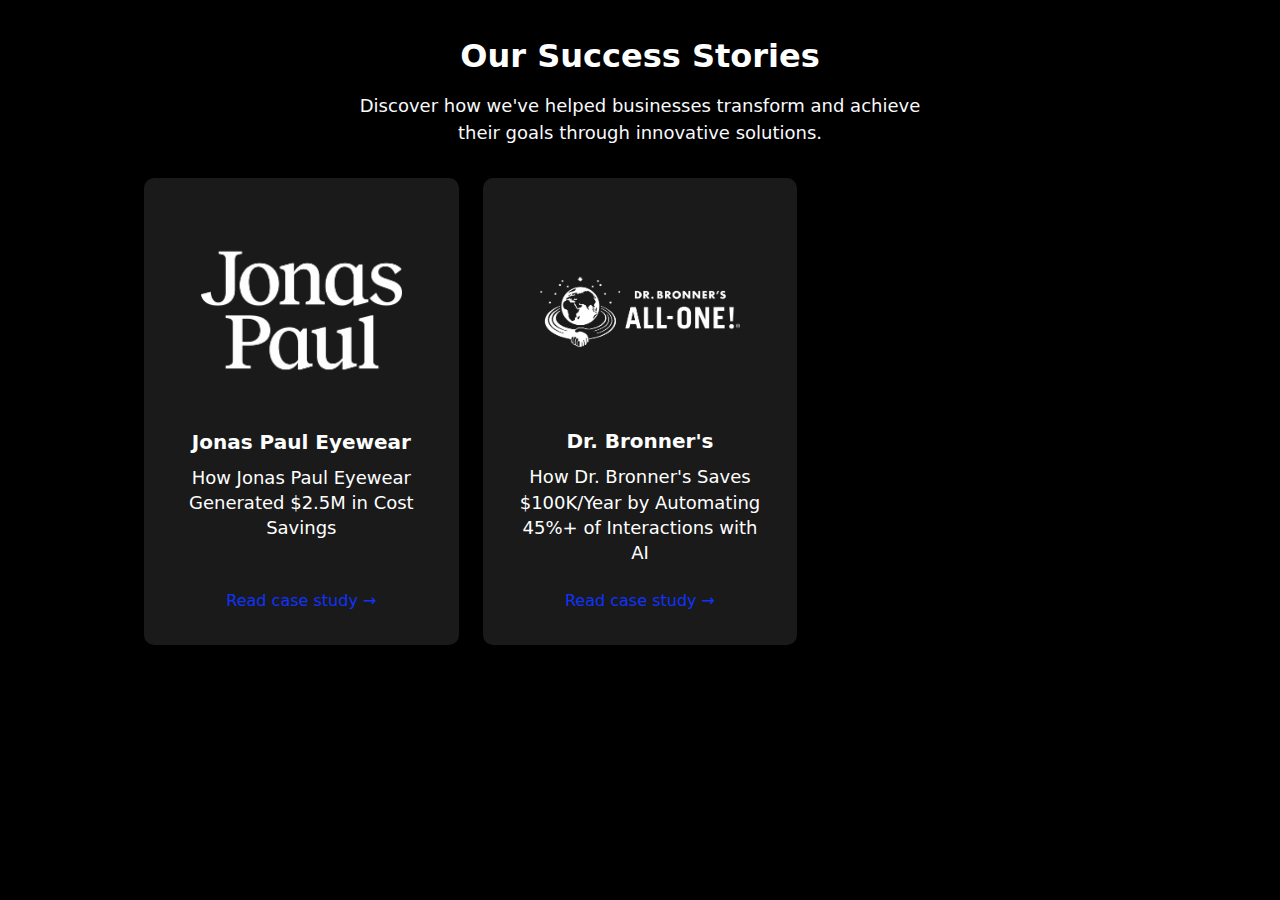
==== case-studies.html @ e69f6139 "Update case-studies.html" ====
<!DOCTYPE html>
<html lang="en">
<head>
  <meta charset="UTF-8">
  <meta name="viewport" content="width=device-width, initial-scale=1.0">
  <title>Case Studies</title>
  <link rel="stylesheet" href="assets/css/case-studies.css">
  <link href="https://fonts.googleapis.com/css2?family=Inter:wght@400;600&display=swap" rel="stylesheet">
  <link href="https://fonts.googleapis.com/css2?family=Bebas+Neue&display=swap" rel="stylesheet">
  
</head>
<body>
  <div class="container">
    <header class="header">
      <h1>Our Success Stories</h1>
      <p>Discover how we've helped businesses transform and achieve their goals through innovative solutions.</p>
    </header>

    <div class="case-studies-grid">
      <!-- 1. JONAS PAUL EYEWEAR CASE STUDY -->
      <div class="case-study-card">
        <img src="assets/img/jonas paul white logo.png" 
             alt="Jonas Paul Eyewear" 
             class="case-study-logo logo-wide"
             width="250"
             height="auto">
        <h3>Jonas Paul Eyewear</h3>
        <p class="achievement">How Jonas Paul Eyewear Generated $2.5M in Cost Savings</p>
        <a href="#jonaspaul-detail" class="read-more">Read case study →</a>
      </div> 
      
      <!-- 2. Dr. Bronner's CASE STUDY -->
      <div class="case-study-card">
        <img src="assets/img/DrBronners logo.png" 
             alt="Dr. Bronner's" 
             class="case-study-logo logo-wide"
             width="250"
             height="auto">
        <h3>Dr. Bronner's</h3>
        <p class="achievement">How Dr. Bronner's Saves $100K/Year by Automating 45%+ of Interactions with AI </p>
        <a href="#DrBronner-detail" class="read-more">Read case study →</a>
      </div>

      <!-------------------------------- ADD MORE CARDS HERE ------>

    </div>

    <!-- Case Study Details (Modals) -->
    <div id="jonaspaul-detail" class="modal">
      <div class="modal-content">
        <a href="#" class="modal-close">&times;</a>
        
        <div class="brand-info">
          <img src="assets/img/jonas paul white logo.png" alt="Jonas Paul Eyewear" class="brand-logo">
          <h2 class="modal-header">How Jonas Paul Eyewear Generated $2.5M in Cost Savings</h2>
          <div class="results-grid">
            <div class="result-box">30% COST REDUCTION</div>
            <div class="result-box">5x FASTER RESPONSE TIME</div>
            <div class="result-box">96% DECREASE IN FRT</div>
          </div>
        </div>

        <div class="case-content">
          <section>
            <h3>About The Brand</h3>
            <p>Jonas Paul Eyewear is a leading enterprise software company serving over 1000+ businesses globally.</p>
          </section>

          <section>
            <h3>Challenge</h3>
            <p>Jonas Paul Eyewear was struggling with scaling their customer support operations, facing increasing response times and operational costs.</p>
          </section>

          <section>
            <h3>Solution</h3>
            <p>We implemented an AI-powered support system that automated routine queries and provided intelligent routing for complex issues.</p>
          </section>

          <section>
            <h3>Detailed Analysis</h3>
            <p>Our solution involved a multi-phase implementation of natural language processing models, custom workflow automation, and integration with existing support tools. This comprehensive approach allowed Jonas Paul Eyewear to handle 3x more support tickets while reducing operational costs.</p>
          </section>
        </div>

        <div class="cta-section">
          <p>Ready to see how AI Agent can help your team improve response time and enhance customer satisfaction?</p>
          <a href="https://calendly.com/yassine-elkhoumsy-myai/meeting" class="cta-button">Book a call now</a>
        </div>
      </div>
    </div>
    
    <!-- Case Study Details2 (Modals) -->
    <div id="DrBronner-detail" class="modal">
      <div class="modal-content">
        <a href="#" class="modal-close">&times;</a>
        
        <div class="brand-info">
          <img src="assets/img/DrBronners logo.png" alt="Dr. Bronner's" class="brand-logo">
          <h2 class="modal-header">How Dr. Bronner's Saves $100K/Year by Automating 45%+ of Interactions with AI</h2>
          <div class="results-grid">
            <div class="result-box">$100,000 saved per year</div>
            <div class="result-box">11% increase in CSAT</div>
            <div class="result-box">75% decrease in resolution time</div>
          </div>
        </div>

        <div class="case-content">
          <section>
            <h3>About The Brand</h3>
            <p>Dr. Bronner's is a family-owned business dedicated to transparency and social responsibility, offering high-quality products from soap to chocolate, while supporting fair trade and organic practices.</p>
          </section>

          <section>
            <h3>Challenge</h3>
            <p>As ecommerce sales surged, Dr. Bronner's small CX team struggled with increasing demand from repetitive inquiries and the limitations of Salesforce. They needed a solution to automate routine tasks while maintaining personalized customer experiences.</p>
          </section>

          <section>
            <h3>Solution</h3>
            <p>Within 30 days of implementing the AI agent, Dr. Bronner's automated 30% of customer interactions, increasing to over 45% after two months. This shift allowed the team to concentrate on more complex and personalized interactions, enhancing overall efficiency.</p>
          </section>

          <section>
            <h3>Detailed Analysis</h3>
            <p>This implementation not only improved operational efficiency but also helped preserve the quality of customer experiences, aligning with Dr. Bronner's commitment to social and environmental responsibility.</p>
          </section>
        </div>

        <div class="cta-section">
          <p>Ready to see how AI Agent can help your team improve response time and enhance customer satisfaction?</p>
          <a href="https://calendly.com/yassine-elkhoumsy-myai/meeting" class="cta-button">Book a call now</a>
        </div>
      </div>
    </div>

    <!-- Case Study Details3 (Modals) -->

  </div>
</body>
</html>
---- assets/css/case-studies.css ----
/* Base styles */
:root {
    --primary: #0f33ff;
    --gray-50: #f9fafb;
    --gray-600: #4b5563;
    --gray-900: #111827;
  }
  
  * {
    margin: 0;
    padding: 0;
    box-sizing: border-box;
  }
  
  body {
    font-family: system-ui, -apple-system, sans-serif;
    background: #000000;
    color: #ffffff;
    line-height: 1.5;
  }
  
  .container {
    max-width: 1024px;
    margin: 0 auto;
    padding: 2rem 1rem;
  }
  
  /* Header styles */
  .header {
    text-align: center;
    margin-bottom: 2rem;
  }
  
  .header h1 {
    font-size: 2rem;
    font-weight: 700;
    margin-bottom: 0.75rem;
  }
  
  .header p {
    font-size: 1.125rem;
    color: #f9fafb;
    max-width: 36rem;
    margin: 0 auto;
  }
  
  /* Case studies grid */
  .case-studies-grid {
    display: grid;
    grid-template-columns: repeat(3, 1fr);
    gap: 1.5rem;
    margin-bottom: 2rem;
  }
  
  /* Case study cards */
  .case-study-card {
    display: flex;
    flex-direction: column;
    align-items: center;
    text-align: center;
    padding: 2rem;
    background-color: #1a1a1a;
    color: #ffffff;
    border-radius: 10px;
  }
  
  .case-study-card:hover {
    transform: translateY(-4px);
    box-shadow: 0 12px 20px rgba(0, 0, 0, 0.1);
  }
  
  .case-study-logo {
    width: 200px;
    height: auto;
    object-fit: contain;
    display: block;
    margin: 0 auto;
    margin-bottom: 1rem;
    min-height: 100px;
  }
  
  .logo-wide {
    max-width: 80%;
    width: 250px;
  }
  
  .case-study-logo:hover {
    transform: scale(1.05);
    transition: transform 0.3s ease;
  }
  
  .case-study-card h3 {
    font-size: 1.25rem;
    margin-bottom: 0.5rem;
    color: #ffffff;
  }
  
  .achievement {
    font-size: 1.125rem;
    color: #ffffff;
    margin-bottom: 1.5rem;
    line-height: 1.4;
  }
  
  .key-results {
    text-align: center;
    width: 100%;
  }
  
  .key-results p {
    color: #ffffff;
    margin-bottom: 0.75rem;
    font-size: 0.95rem;
  }
  
  .read-more {
    color: #0f33ff;
    text-decoration: none;
    font-weight: 500;
    display: inline-flex;
    align-items: center;
    transition: color 0.3s ease;
    margin-top: auto;
  }
  
  .read-more:hover {
    color: #0f33ff;
  }
  
  /* Modal styles */
  .modal {
    display: none;
    position: fixed;
    top: 0;
    left: 0;
    width: 100%;
    height: 100%;
    background-color: rgba(0, 0, 0, 0.7);
    z-index: 1000;
    overflow-y: auto;
    padding: 2rem;
  }
  
  .modal:target {
    display: block;
  }
  
  .modal-content {
    position: relative;
    background-color: rgba(10, 10, 10, 0.7);
    margin: 50px auto;
    padding: 20px;
    width: 90%;
    max-width: 800px;
    border-radius: 8px;
  }
  
  .modal-close {
    position: sticky;
    top: 25px;
    float: right;
    margin-right: 25px;
    font-size: 28px;
    font-weight: bold;
    text-decoration: none;
    cursor: pointer;
    z-index: 1000;
    color: #ffffff;
  }
  
  .modal-close:hover {
    color: #666;
  }
  
  .modal-header {
    font-size: 2rem;
    font-weight: 700;
    margin-bottom: 2rem;
    line-height: 1.2;
  }
  
  .brand-info {
    background: #1a1a1a;
    border-radius: 1rem;
    padding: 2rem;
    margin-bottom: 3rem;
    text-align: center;
  }
  
  .brand-logo {
    width: 300px;
    height: auto;
  }
  
  .results-grid {
    margin: 0.5rem 0;
    display: grid;
    grid-template-columns: repeat(3, 1fr);
    gap: 1rem;
    align-items: center;
  }
  
  .result-box {
    display: flex;
    align-items: center;
    justify-content: center;
    padding: 0.75rem 1rem;
    height: 100%;
    text-align: center;
    background-color: #000000;
    color: #80A1F8;
    margin-top: 20px;
    padding: 2.5rem 2rem;
    text-align: center;
    font-size: 1.8rem;
    font-weight: bold;
    border-radius: 1rem;
    box-shadow: 0 4px 6px rgba(0, 0, 0, 0.05);
    min-height: 200px;
    display: flex;
    align-items: center;
    justify-content: center;
    line-height: 1.4;
    word-wrap: break-word;
    position: relative;
    overflow: hidden;
  }
  
  .case-content section {
    margin-bottom: 2rem;
  }
  
  .case-content h3 {
    font-size: 1.25rem;
    margin-bottom: 1rem;
    color: #ffffff;
  }
  
  .case-content p {
    color: #ffffff;
    margin-bottom: 1rem;
  }
  
  .cta-section {
    background: #1a1a1a;
    border-radius: 1rem;
    padding: 2rem;
    text-align: center;
    margin-top: 3rem;
  }
  
  .cta-section p {
    font-size: 1.25rem;
    margin-bottom: 1.5rem;
  }
  
  .cta-button {
    display: inline-block;
    background: #0f33ff;
    color: white;
    padding: 1rem 2rem;
    border-radius: 0.5rem;
    text-decoration: none;
    font-weight: 500;
    transition: all 0.3s ease;
  }
  
  .cta-button:hover {
    background: #ffffff;
    transform: scale(1.05);
    color: #0f33ff;
  }
  
  /* Responsive design */
  @media (max-width: 1024px) {
    .case-studies-grid {
      grid-template-columns: repeat(2, 1fr);
    }
  }
  
  @media (max-width: 768px) {
    .case-studies-grid {
      grid-template-columns: 2fr;
    }
  
    .header h1 {
      font-size: 2rem;
    }
  
    .modal-content {
      padding: 2rem;
      margin: 1rem;
    }
  
    .results-grid {
      grid-template-columns: 1fr;
    }
  
    .result-box {
      padding: 1rem;
    }
  }
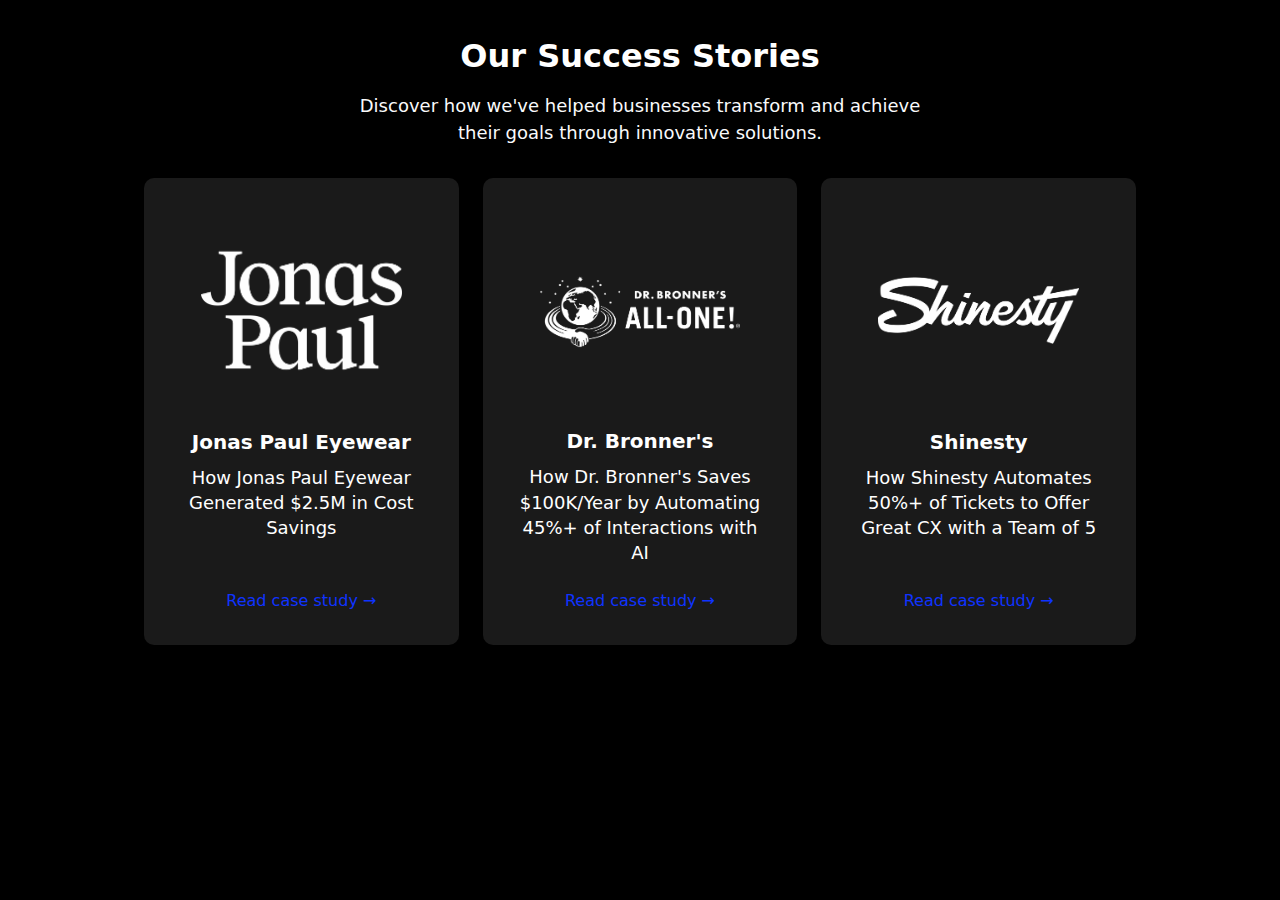
==== commit 74eac7b4: "commit changes" ====
--- a/case-studies.html
+++ b/case-studies.html
@@ -41,6 +41,18 @@
         <a href="#DrBronner-detail" class="read-more">Read case study →</a>
       </div>
 
+            <!-- 3. Shinesty CASE STUDY -->
+      <div class="case-study-card">
+        <img src="assets/img/Shinesty.png" 
+             alt="Shinesty" 
+             class="case-study-logo logo-wide"
+             width="250"
+             height="auto">
+        <h3>Shinesty</h3>
+        <p class="achievement">How Shinesty Automates 50%+ of Tickets to Offer Great CX with a Team of 5</p>
+        <a href="#Shinesty-detail" class="read-more">Read case study →</a>
+      </div> 
+
       <!-------------------------------- ADD MORE CARDS HERE ------>
 
     </div>
@@ -133,7 +145,90 @@
       </div>
     </div>
 
-    <!-- Case Study Details3 (Modals) -->
+    <!-- Case Study Details 3 (Modals) -->
+
+    <div id="Shinesty-detail" class="modal">
+      <div class="modal-content">
+        <a href="#" class="modal-close">&times;</a>
+        
+        <div class="brand-info">
+          <img src="assets/img/Shinesty.png" alt="Shinesty" class="brand-logo">
+          <h2 class="modal-header">How Shinesty Scaled Their Business and Increased Their Customer Satisfaction by Moving to Gorgias</h2>
+          <div class="results-grid">
+            <div class="result-box">57 mins First response time</div>
+            <div class="result-box">1hr 12 mins Resolution time</div>
+            <div class="result-box">21% One Touch Ticket</div>
+          </div>
+        </div>
+
+        <div class="case-content">
+          <section>
+            <h3>About The Brand</h3>
+            <p>Shinesty is on a mission to force the world to take itself less seriously. After its early days selling wacky vintage suits, Shinesty is now best known for its men’s underwear range — providing booty bliss and scrotal serenity courtesy of its signature Ball Hammocks.</p>
+          </section>
+
+          <section>
+            <h3>Challenge</h3>
+            <p>Improving efficiency while maintaining high-quality CX and keeping headcount low during peak sales seasons. Shinesty already had Automate but wasn’t using it to its full potential.</p>
+          </section>
+
+          <section>
+            <h3>Solution</h3>
+            <p>Optimizing use of Automate to deflect half of customer tickets using automation. Customers get the answers and guidance they need via self-serve order management, automated Flows, and AI-driven Article Recommendations — faster and more easily.
+            </p>
+          </section>
+
+          <section>
+            <h3>The challenge: <i>Improving CX efficiency without damaging customer satisfaction or ramping up headcount</i>.</h3>
+            <p>Our solution involved a multi-phase implementation of natural language processing models, custom workflow automation, and integration with existing support tools. This comprehensive approach allowed Jonas Paul Eyewear to handle 3x more support tickets while reducing operational costs.</p>
+          </section>
+
+          <section>
+            <p>Like many ecommerce brands, Shinesty’s peak sales period is from Black Friday Cyber Monday through Christmas. Shinesty has three internal customer support agents year-round, and adds extra agents during the holidays to manage increased demand — up to 20 agents in 2021. 
+              <br>When planning for the 2023 holiday season, Molly Kerrigan, Shinesty’s Senior Director of Retention, was interested in improving CX efficiency through automation. Specifically, how could automation tools help the CX team work more efficiently, with fewer agents, without downgrading the customer experience?
+            </p>
+            <blockquote class="case-study-quote">
+              <b>“We get a lot of praise from our customers and they talk highly of our CX team after 1:1 interactions. We can’t lose that as we scale.”</b><br>— Molly Kerrigan, Senior Director of Retention at Shinesty
+            </blockquote>
+            <p>The Shinesty CX team spent a lot of time repeating the same information over and over, to answer similar, straightforward customer questions on order status, discounts, account management, and more.<br>
+              These are important questions, but not the kinds of 1:1 interactions that require a human touch, or build the relationship. Molly needed a way to get quick answers to these customers but save the human team’s time for those complex, sensitive, or relationship-building interactions.
+            </p>
+            <p>Quick Responses offer customers 1-click answers to common questions, while Flows offer a more interactive experience to guide customers through the shopping experience. With Flows, Shinesty offers personalized, helpful information and recommendations based on the options a customer selects throughout the Flow.<br>Shinesty uses both to advise customers on everything from picking the right pair of undies to managing their subscription account and applying discount codes.<br>Customers can access these convenient automations via Chat, the Help Center, or the Contact Form. They can get the information they need, and fast, without needing to speak to an agent — although that option is always available.<br>Shinesty’s Flows are so well-designed that many top Flows have an automation rate over 90% — that means 90% of the time, the customer’s inquiry is completely resolved by Automate.</p>
+            <p>Make tracking orders and requesting changes easy for customers<br>Self-serve order tracking and management is extremely popular among Shinesty’s customers — and its CX team. Customers can access it via the Help Center or Chat, to get instant updates on what’s happening with their order. They can also use this portal to report issues with their order.
+            </p>
+            <p>When customers ask questions in Chat, Automate’s AI-driven Article Recommendations feature checks Shinesty’s Help Center for an article that might answer the question. If it finds one, Automate shares the article with the customer. Often, this resolves the customer’s query without needing interaction with an agent.<br>Commonly asked topics cover both pre- and post-sales, from choosing the right size to managing subscriptions and the best way to wash Shinesty underwear.<br>As with other aspects of Automate, Shinesty has meticulously optimized its Article Recommendations to increase automation rates and customer satisfaction. After realizing that some articles contained duplicate content, the team streamlined its library to reduce the number of articles from 45 to 17 — and saw customer engagement with Article Recommendations soar.</p>
+            <blockquote class="case-study-quote">
+              <b>“When we refined our content, that's when we really started seeing huge improvements with Automate. Because you definitely see people ask the same things over and over again, but they're wording it in different ways. So most of the time, they're going to need the same article, just using different keywords.”</b><br>— Molly Kerrigan, Senior Director of Retention at Shinesty
+            </blockquote>
+            <div class="inline-text">
+              <h3>The results:</h3>
+              <p>automation rate leads to 69% faster resolution time and 65% faster FRT</p>
+            </div>
+            <p>Since optimizing their Automate set-up and use, Shinesty’s first response time has dropped by 65%, and resolution time by 69%. This is the fastest Shinesty’s resolution time has ever been, with the smallest CX team it’s ever had — just 5 agents for the 2023 peak season, compared to 20 in 2021, and 12 in 2022.</p>
+            <blockquote class="case-study-quote">
+              <b>“Now, customers can self-serve for 50% of interactions. It's a win-win: Our team has double the time to focus on tickets that need human attention, and customers are getting much faster responses.”</b><br>— Molly Kerrigan, Senior Director of Retention at Shinesty</blockquote>
+              <p>With over half of all customer tickets deflected by automation, CX agents have far more time to deliver personalized and proactive support to customers. Customers are happy with both the automated and human interactions, giving Shinesty a steady 4.4/5 CSAT score.</p>
+              <blockquote class="case-study-quote">
+                <b>“Automate has allowed us to focus on improving customer experience from the ground up, because we're not so deep in ‘ticket town.’”</b><br>— Molly Kerrigan, Senior Director of Retention at Shinesty
+              </blockquote>
+              <p>Using Automate has helped reduce stress for the CX team during busy periods. And being able to keep the team small has made it more manageable, with stronger internal communications.</p>
+              <blockquote class="case-study-quote">
+                <b>“The CX agents say it feels way more organized and less frazzled now during peak season. And a smaller team means more attention from leadership to help them learn faster and develop.”</b><br>— Molly Kerrigan, Senior Director of Retention at Shinesty
+              </blockquote>
+              <p>Given Shinesty’s experiences, Molly wouldn’t hesitate to recommend Automate to other ecommerce brands looking for efficiency savings that not only won’t damage customer experience, but will actually enhance it.</p>
+              <blockquote class="case-study-quote">
+                <b>“Automate would be useful for any ecommerce company that needs to lower their ticket counts, or wants to provide a more consistent experience.”</b><br>— Molly Kerrigan, Senior Director of Retention at Shinesty
+              </blockquote>
+          </section>
+
+        </div>
+
+        <div class="cta-section">
+          <p>Ready to see how AI Agent can help your team improve response time and enhance customer satisfaction?</p>
+          <a href="https://calendly.com/yassine-elkhoumsy-myai/meeting" class="cta-button">Book a call now</a>
+        </div>
+      </div>
+    </div>
 
   </div>
 </body>
--- a/assets/css/case-studies.css
+++ b/assets/css/case-studies.css
@@ -229,6 +229,20 @@
   .case-content section {
     margin-bottom: 2rem;
   }
+
+  .inline-text {
+    display: flex;
+    align-items: center;
+  }
+
+  .inline-text h3,
+  .inline-text p {
+    margin: 0;
+  }
+
+  .inline-text p {
+    margin-left: 8px;
+  }
   
   .case-content h3 {
     font-size: 1.25rem;
@@ -240,9 +254,17 @@
     color: #ffffff;
     margin-bottom: 1rem;
   }
+
+  .case-study-quote {
+    text-align: center;
+    margin: 50px auto;
+    width: 50%;
+    font-size: 1.5em;
+    font-style: italic;
+  }
   
   .cta-section {
-    background: #1a1a1a;
+    background: rgba(10, 10, 10, 0);
     border-radius: 1rem;
     padding: 2rem;
     text-align: center;
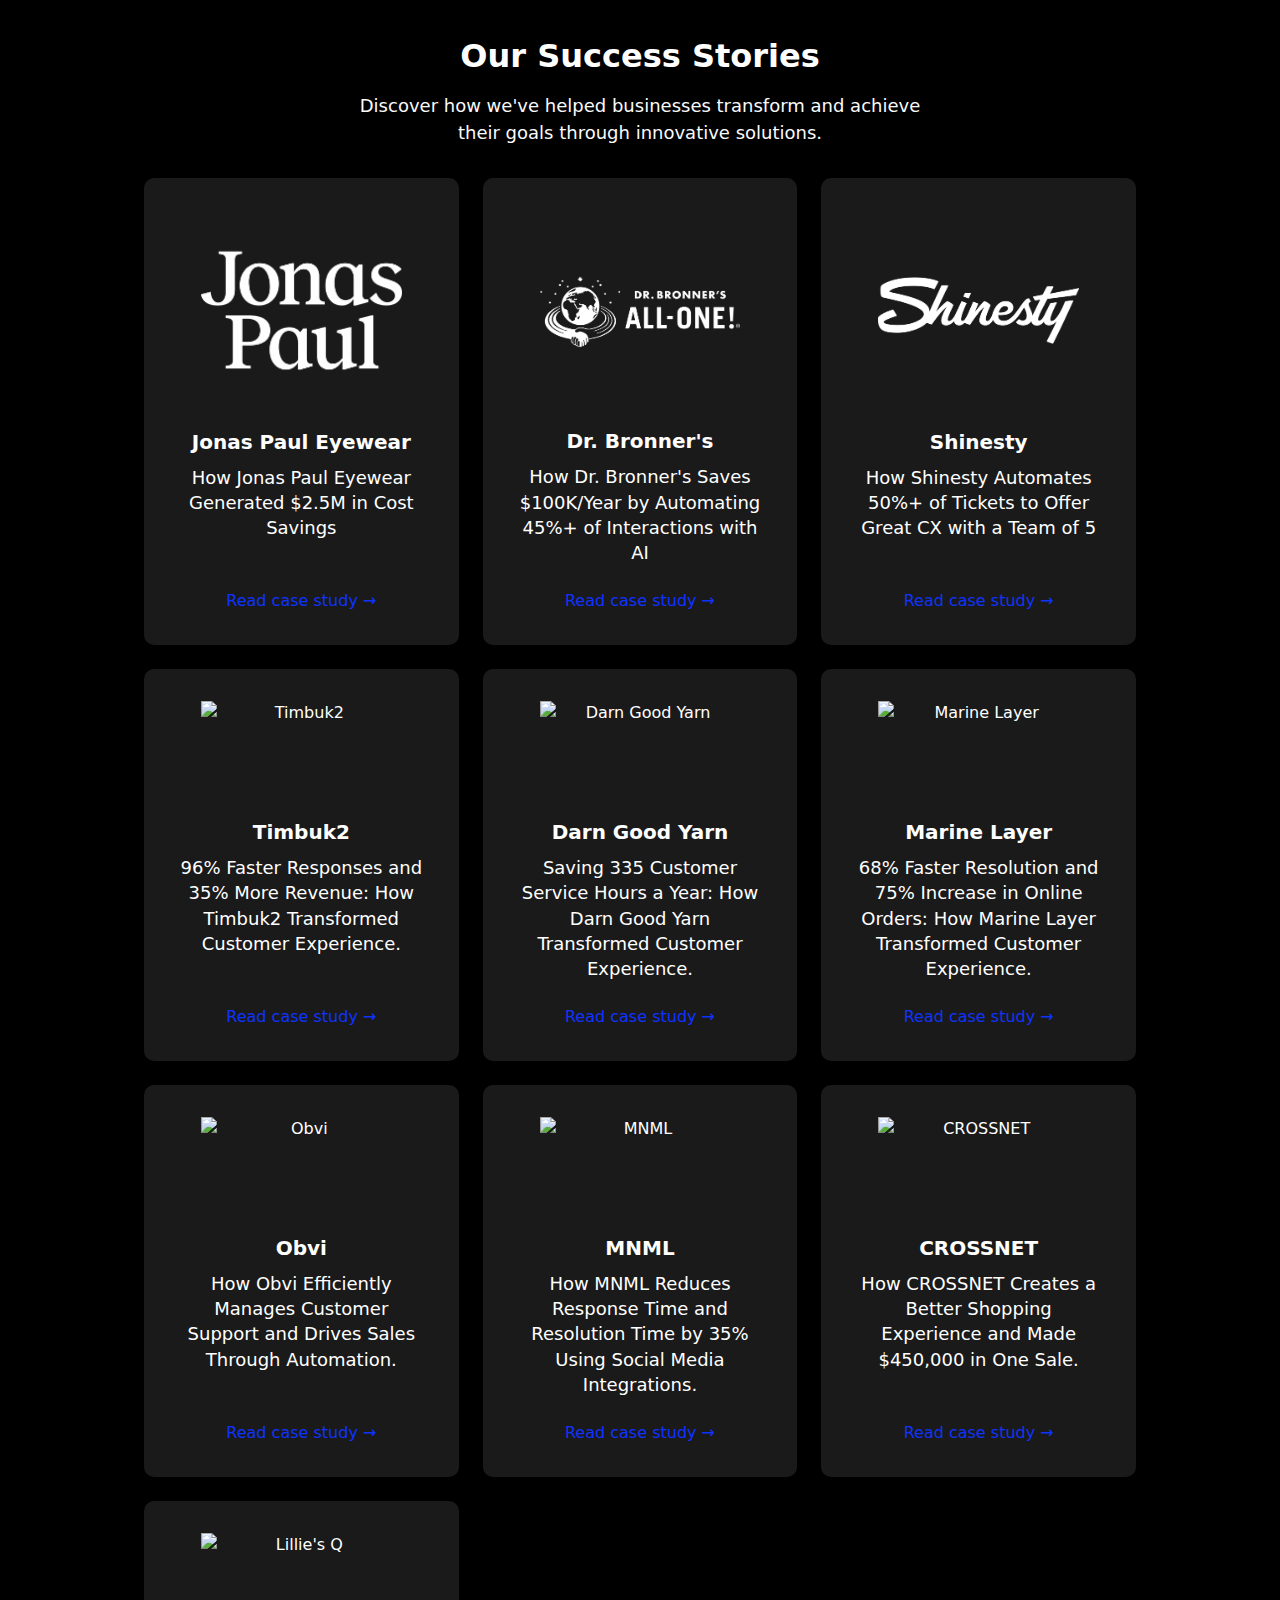
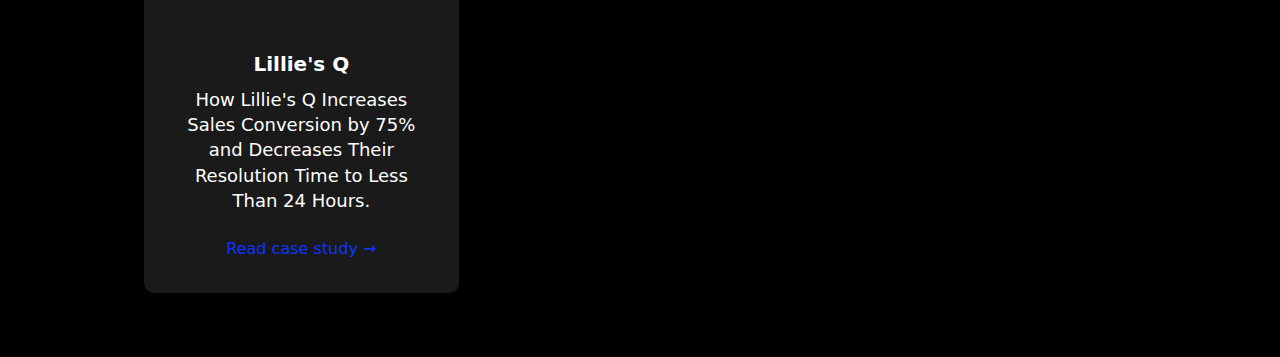
==== commit e2a1ba31: "commit hamza" ====
--- a/case-studies.html
+++ b/case-studies.html
@@ -4,6 +4,7 @@
   <meta charset="UTF-8">
   <meta name="viewport" content="width=device-width, initial-scale=1.0">
   <title>Case Studies</title>
+  <link rel="icon" type="image/png" href="assets/img/favicon.png">
   <link rel="stylesheet" href="assets/css/case-studies.css">
   <link href="https://fonts.googleapis.com/css2?family=Inter:wght@400;600&display=swap" rel="stylesheet">
   <link href="https://fonts.googleapis.com/css2?family=Bebas+Neue&display=swap" rel="stylesheet">
@@ -19,7 +20,7 @@
     <div class="case-studies-grid">
       <!-- 1. JONAS PAUL EYEWEAR CASE STUDY -->
       <div class="case-study-card">
-        <img src="assets/img/jonas paul white logo.png" 
+        <img src="assets/img/jonas paul.png" 
              alt="Jonas Paul Eyewear" 
              class="case-study-logo logo-wide"
              width="250"
@@ -53,6 +54,90 @@
         <a href="#Shinesty-detail" class="read-more">Read case study →</a>
       </div> 
 
+      <!-- 4. Timbuk2 CASE STUDY -->
+      <div class="case-study-card">
+        <img src="assets/img/Timbuk2.png" 
+             alt="Timbuk2" 
+             class="case-study-logo logo-wide"
+             width="250"
+             height="auto">
+        <h3>Timbuk2</h3>
+        <p class="achievement">96% Faster Responses and 35% More Revenue: How Timbuk2 Transformed Customer Experience.</p>
+        <a href="#Timbuk2-detail" class="read-more">Read case study →</a>
+      </div> 
+
+      <!-- 5. Darn Good Yarn CASE STUDY -->
+      <div class="case-study-card">
+        <img src="assets/img/DarnGoodYarn.png" 
+             alt="Darn Good Yarn" 
+             class="case-study-logo logo-wide"
+             width="250"
+             height="auto">
+        <h3>Darn Good Yarn</h3>
+        <p class="achievement">Saving 335 Customer Service Hours a Year: How Darn Good Yarn Transformed Customer Experience.</p>
+        <a href="#Darn-Good-Yarn-detail" class="read-more">Read case study →</a>
+      </div>
+      
+      <!-- 6. Marine Layer CASE STUDY -->
+      <div class="case-study-card">
+        <img src="assets/img/MarineLayer.png" 
+             alt="Marine Layer" 
+             class="case-study-logo logo-wide"
+             width="250"
+             height="auto">
+        <h3>Marine Layer</h3>
+        <p class="achievement">68% Faster Resolution and 75% Increase in Online Orders: How Marine Layer Transformed Customer Experience.</p>
+        <a href="#MarineLayer-detail" class="read-more">Read case study →</a>
+      </div> 
+      
+      <!-- 7. Obvi CASE STUDY -->
+      <div class="case-study-card">
+        <img src="assets/img/Obvi.png" 
+             alt="Obvi" 
+             class="case-study-logo logo-wide"
+             width="250"
+             height="auto">
+        <h3>Obvi</h3>
+        <p class="achievement">How Obvi Efficiently Manages Customer Support and Drives Sales Through Automation.</p>
+        <a href="#Obvi-detail" class="read-more">Read case study →</a>
+      </div>
+      
+      <!-- 8. MNML CASE STUDY -->
+      <div class="case-study-card">
+        <img src="assets/img/MNML.png" 
+             alt="MNML" 
+             class="case-study-logo logo-wide"
+             width="250"
+             height="auto">
+        <h3>MNML</h3>
+        <p class="achievement">How MNML Reduces Response Time and Resolution Time by 35% Using Social Media Integrations.</p>
+        <a href="#MNML-detail" class="read-more">Read case study →</a>
+      </div>
+
+      <!-- 9. CROSSNET CASE STUDY -->
+      <div class="case-study-card">
+        <img src="assets/img/MNML.png" 
+             alt="CROSSNET" 
+             class="case-study-logo logo-wide"
+             width="250"
+             height="auto">
+        <h3>CROSSNET</h3>
+        <p class="achievement">How CROSSNET Creates a Better Shopping Experience and Made $450,000 in One Sale.</p>
+        <a href="#CROSSNET-detail" class="read-more">Read case study →</a>
+      </div>
+
+      <!-- 10. Lillie's Q CASE STUDY -->
+      <div class="case-study-card">
+        <img src="assets/img/LilliesQ.png" 
+             alt="Lillie's Q" 
+             class="case-study-logo logo-wide"
+             width="250"
+             height="auto">
+        <h3>Lillie's Q</h3>
+        <p class="achievement">How Lillie's Q Increases Sales Conversion by 75% and Decreases Their Resolution Time to Less Than 24 Hours.</p>
+        <a href="#LilliesQ-detail" class="read-more">Read case study →</a>
+      </div>
+
       <!-------------------------------- ADD MORE CARDS HERE ------>
 
     </div>
@@ -63,7 +148,7 @@
         <a href="#" class="modal-close">&times;</a>
         
         <div class="brand-info">
-          <img src="assets/img/jonas paul white logo.png" alt="Jonas Paul Eyewear" class="brand-logo">
+          <img src="assets/img/jonas paul.png" alt="Jonas Paul Eyewear" class="brand-logo">
           <h2 class="modal-header">How Jonas Paul Eyewear Generated $2.5M in Cost Savings</h2>
           <div class="results-grid">
             <div class="result-box">30% COST REDUCTION</div>
@@ -230,6 +315,494 @@
       </div>
     </div>
 
+    <!-- Case Study Details 4 (Modals) -->
+
+    <div id="Timbuk2-detail" class="modal">
+      <div class="modal-content">
+          <a href="#" class="modal-close">&times;</a>
+  
+          <div class="brand-info">
+              <img src="assets/img/Timbuk2.png" alt="Timbuk2" class="brand-logo">
+              <h2 class="modal-header">96% Faster Responses and 35% More Revenue: How Timbuk2 Transformed Customer Experience</h2>
+              <div class="results-grid">
+                  <div class="result-box">96% Faster Response Time</div>
+                  <div class="result-box">10% Higher CSAT</div>
+                  <div class="result-box">35% More Revenue</div>
+              </div>
+          </div>
+  
+          <div class="case-content">
+              <section>
+                  <h3>About The Brand</h3>
+                  <p>Timbuk2's iconic messenger bags are designed for people on the go and made to last. Their commitment to sustainability includes a repurposing and repairs program, ensuring that unused bags do not end up in landfills.</p>
+              </section>
+  
+              <section>
+                  <h3>Challenge</h3>
+                  <p>Prior to implementing a centralized solution, Timbuk2 faced unacceptable response times, resulting in poor customer experiences and lost sales. The team recognized the need to streamline communication across various channels for faster resolution of customer inquiries.</p>
+              </section>
+  
+              <section>
+                  <h3>Solution</h3>
+                  <p>The implementation of a centralized customer service platform allowed Timbuk2 to drastically reduce their response time from two days to just two hours—an impressive 96% improvement. Additionally, the team's customer satisfaction (CSAT) score increased by 10%, while they maintained high performance during peak seasons, leading to a 35% boost in revenue.</p>
+              </section>
+  
+              <section>
+                  <h3>The Challenge: Slow, Decentralized Customer Service Blocked Sales</h3>
+                  <p>Previously, Timbuk2's response time averaged two business days, which was detrimental to customer satisfaction. The team's reliance on multiple disconnected platforms created delays and inefficiencies.</p>
+                  <p>Research shows that 66% of customers expect immediate responses, and 32% will abandon a brand after a single negative experience. The slow response times were likely costing Timbuk2 sales opportunities.</p>
+              </section>
+  
+              <section>
+                  <h3>The Solution: Centralized, Automated Customer Support</h3>
+                  <p>With effective onboarding and resources, the Timbuk2 team found it straightforward to adopt their new customer service solution.</p>
+                  <blockquote class="case-study-quote">
+                      <b>“The support team was genuinely interested in our success. They listened to our needs, which was crucial for us.”</b><br>— Joseph Piazza, Senior Customer Experience Manager at Timbuk2
+                  </blockquote>
+                  <p>Key features of the solution included:</p>
+                  <ul>
+                      <li><strong>Unified Helpdesk:</strong> Integrated all customer communications into one platform, making it easier to manage interactions.</li>
+                      <li><strong>Automated Responses:</strong> Set up to address common questions automatically, allowing agents to focus on complex issues.</li>
+                      <li><strong>Personalized Templates:</strong> Dynamic templates pulled customer information from the e-commerce system, enhancing response efficiency.</li>
+                  </ul>
+              </section>
+  
+              <section>
+                  <p>The new solution saved agents significant time each week by consolidating customer conversations. The platform included built-in customer satisfaction surveys, further simplifying operations.</p>
+                  <p>Automation enabled the team to respond to frequent queries like "Where is my order?" swiftly, freeing agents to tackle more nuanced inquiries.</p>
+                  <blockquote class="case-study-quote">
+                      <b>“Automation alleviates pressure on our small team, especially during busy periods.”</b><br>— Joseph Piazza, Senior Customer Experience Manager at Timbuk2
+                  </blockquote>
+                  <p>Timbuk2 also utilized proactive chat features to engage customers visiting product pages, providing immediate assistance and boosting conversion rates.</p>
+              </section>
+  
+              <section>
+                  <h3>The Result: 96% Faster Responses and 35% More Revenue</h3>
+                  <p>The centralized, automated platform reduced Timbuk2's average response time to just two hours, even during peak seasons. This improvement allowed the team to handle 50% more tickets without sacrificing quality.</p>
+                  <p>As a result, customer satisfaction increased, with the CSAT score rising from 80 to 90. The combination of efficient service and proactive engagement strategies led to a 35% revenue increase.</p>
+                  <blockquote class="case-study-quote">
+                      <b>“Enhanced customer support should align with revenue growth. We aim to make customer experience a driving force for our success.”</b><br>— Joseph Piazza, Senior Customer Experience Manager at Timbuk2
+                  </blockquote>
+              </section>
+          </div>
+  
+          <div class="cta-section">
+              <p>Ready to see how an AI solution can help your team improve response times and enhance customer satisfaction?</p>
+              <a href="https://calendly.com/yassine-elkhoumsy-myai/meeting" class="cta-button">Book a call now</a>
+          </div>
+        </div>
+      </div>
+   
+    <!-- Case Study Details 5 (Modals) -->
+
+    <div id="Darn-Good-Yarn-detail" class="modal">
+      <div class="modal-content">
+          <a href="#" class="modal-close">&times;</a>
+  
+          <div class="brand-info">
+              <img src="assets/img/DarnGoodYarn.png" alt="Darn Good Yarn" class="brand-logo">
+              <h2 class="modal-header">Saving 335 Customer Service Hours a Year: How Darn Good Yarn Transformed Customer Experience</h2>
+              <div class="results-grid">
+                  <div class="result-box">335 Customer Service Hours Saved</div>
+                  <div class="result-box">50% Subscription Support Tickets Resolved</div>
+                  <div class="result-box">Increased Customer Retention</div>
+              </div>
+          </div>
+  
+          <div class="case-content">
+              <section>
+                  <h3>About The Brand</h3>
+                  <p>Darn Good Yarn is an online yarn store dedicated to supporting women's economic empowerment and fair trade practices. Their products carry special stories of hard work, love, and creativity, ensuring a strong relationship throughout the supply chain.</p>
+              </section>
+  
+              <section>
+                  <h3>Challenge</h3>
+                  <p>As Darn Good Yarn expanded its product range and subscription program, the volume of customer inquiries surged. Over 50% of support tickets were related to subscription boxes, creating a need for a more efficient helpdesk solution that could integrate seamlessly with their e-commerce platform.</p>
+              </section>
+  
+              <section>
+                  <h3>Solution</h3>
+                  <p>By implementing an integrated helpdesk solution, Darn Good Yarn significantly reduced their response and resolution times. They automated the handling of common issues such as refunds and order edits, enabling their team to resolve inquiries more efficiently.</p>
+              </section>
+  
+              <section>
+                  <h3>The Challenge: Inefficient Customer Support Slowed Growth</h3>
+                  <p>Prior to the switch, Darn Good Yarn's customer support team struggled to keep up with inquiries due to multiple disconnected platforms. This inefficiency was not only frustrating for the team but also detrimental to customer satisfaction.</p>
+                  <p>With 66% of customers expecting immediate responses, the existing delays were likely costing the company valuable sales opportunities.</p>
+              </section>
+  
+              <section>
+                  <h3>The Solution: Streamlined, Automated Customer Support</h3>
+                  <p>Effective onboarding allowed the Darn Good Yarn team to quickly adopt their new helpdesk solution.</p>
+                  <blockquote class="case-study-quote">
+                      <b>“The support team was genuinely interested in our success. They listened to our needs, which was crucial for us.”</b><br>— Amanda Schermerhorn, Director of Operations
+                  </blockquote>
+                  <p>Key features included:</p>
+                  <ul>
+                      <li><strong>Unified Helpdesk:</strong> Integrated all customer communications into one platform for easier management.</li>
+                      <li><strong>Automated Responses:</strong> Addressed common inquiries automatically, allowing agents to focus on more complex issues.</li>
+                      <li><strong>Custom Macros:</strong> Enabled the team to handle frequent requests efficiently with tailored actions.</li>
+                  </ul>
+              </section>
+  
+              <section>
+                  <p>The new solution allowed agents to save substantial time each week by consolidating customer interactions. With proactive chat features, they could engage customers browsing product pages, enhancing the overall experience.</p>
+                  <blockquote class="case-study-quote">
+                      <b>“Automation alleviates pressure on our small team, especially during busy periods.”</b><br>— Amanda Schermerhorn, Director of Operations
+                  </blockquote>
+              </section>
+  
+              <section>
+                  <h3>The Result: 335 Customer Service Hours Saved</h3>
+                  <p>The new integrated platform reduced the average response time significantly. This improvement allowed the Darn Good Yarn team to handle 50% more support tickets without sacrificing service quality.</p>
+                  <p>As a result, customer retention increased, with agents able to address inquiries more effectively and swiftly.</p>
+                  <blockquote class="case-study-quote">
+                      <b>“Enhanced customer support should align with our growth strategy. We aim to make customer experience a driving force for our success.”</b><br>— Amanda Schermerhorn, Director of Operations
+                  </blockquote>
+              </section>
+          </div>
+  
+          <div class="cta-section">
+              <p>Ready to see how an AI solution can help your team improve response times and enhance customer satisfaction?</p>
+              <a href="https://calendly.com/yassine-elkhoumsy-myai/meeting" class="cta-button">Book a call now</a>
+           </div>
+       </div>
+    </div>
+
+    <!-- Case Study Details 6 (Modals) -->
+
+    <div id="MarineLayer-detail" class="modal">
+      <div class="modal-content">
+          <a href="#" class="modal-close">&times;</a>
+  
+          <div class="brand-info">
+              <img src="assets/img/MarineLayer.png" alt="Marine Layer" class="brand-logo">
+              <h2 class="modal-header">68% Faster Resolution and 75% Increase in Online Orders: How Marine Layer Transformed Customer Experience</h2>
+              <div class="results-grid">
+                  <div class="result-box">68% Decrease in Resolution Time</div>
+                  <div class="result-box">6,000 Tickets/Month</div>
+                  <div class="result-box">75% Increase in Online Orders</div>
+              </div>
+          </div>
+  
+          <div class="case-content">
+              <section>
+                  <h3>About The Brand</h3>
+                  <p>Marine Layer is a San Francisco lifestyle brand founded in 2009 by Mike Natenshon and his best friend Adam. The brand focuses on creating comfortable clothing, specifically t-shirts made from ethical and sustainable materials, and has grown to over 40 brick-and-mortar stores across the country, complemented by a strong online presence.</p>
+              </section>
+  
+              <section>
+                  <h3>Challenge</h3>
+                  <p>Marine Layer aimed to replicate the exceptional brick-and-mortar customer experience on their Shopify store. Their previous help desk solution, Desk.com, lacked essential features like customer history integration, leading to inefficient communication and prolonged resolution times.</p>
+              </section>
+  
+              <section>
+                  <h3>Solution</h3>
+                  <p>After transitioning to Gorgias, Marine Layer utilized chat features and macros to enhance customer interactions. This approach not only streamlined communication but also provided agents with customer history at their fingertips, significantly improving efficiency.</p>
+              </section>
+  
+              <section>
+                  <h3>The Challenge: Replicating In-Store Experience Online</h3>
+                  <p>As a brand defined by its tactile shopping experience, Marine Layer faced the challenge of conveying the same feeling online. The need for strong customer support software was critical to maintaining their brand identity in the digital realm.</p>
+              </section>
+  
+              <section>
+                  <h3>The Solution: Enhanced Customer Support with Gorgias</h3>
+                  <p>Upon adopting Gorgias, Marine Layer set up live chat on their website, enabling spontaneous customer inquiries and reducing the reliance on phone support. They also implemented macros for consistent messaging, leading to quicker response times.</p>
+                  <blockquote class="case-study-quote">
+                      <b>“Thanks to Gorgias, my customer service team has been able to increase customer satisfaction and drive loyalty. We've drastically reduced the time it takes to resolve inquiries.”</b><br>— Dave Szymaszek, Head of Customer Experience
+                  </blockquote>
+                  <p>Key features included:</p>
+                  <ul>
+                      <li><strong>Live Chat:</strong> Allows customers to reach out directly, mimicking in-store interaction.</li>
+                      <li><strong>Macros:</strong> Ensures consistent and rapid responses tailored to the brand’s voice.</li>
+                      <li><strong>Shopify Integration:</strong> Provides agents with immediate access to customer order histories, enabling efficient order management.</li>
+                  </ul>
+              </section>
+  
+              <section>
+                  <h3>The Result: Improved Efficiency and Increased Revenue</h3>
+                  <p>By leveraging Gorgias, Marine Layer achieved a 68% decrease in resolution time and a remarkable 75% increase in online orders. The integration allowed the support team to manage over 6,000 tickets per month while enhancing customer satisfaction and loyalty.</p>
+                  <blockquote class="case-study-quote">
+                      <b>“The Gorgias team has been extremely responsive to our questions, adapting their platform to our needs.”</b><br>— Dave Szymaszek, Head of Customer Experience
+                  </blockquote>
+              </section>
+          </div>
+  
+          <div class="cta-section">
+              <p>Ready to see how an AI solution can help your team improve response times and enhance customer satisfaction?</p>
+              <a href="https://calendly.com/yassine-elkhoumsy-myai/meeting" class="cta-button">Book a call now</a>
+          </div>
+      </div>
+    </div>
+
+    <!-- Case Study Details 7 (Modals) -->
+
+    <div id="Obvi-detail" class="modal">
+      <div class="modal-content">
+        <a href="#" class="modal-close">&times;</a>
+        
+        <div class="brand-info">
+          <img src="assets/img/Obvi.png" alt="Obvi" class="brand-logo">
+          <h2 class="modal-header">How Obvi Efficiently Manages Customer Support and Drives Sales Through Automation</h2>
+          <div class="results-grid">
+            <div class="result-box">150+ Tickets Managed Daily</div>
+            <div class="result-box">1.5 Support Agents</div>
+            <div class="result-box">27% Automation Rate</div>
+            <div class="result-box">10x Sales Increase during BFCM 2023</div>
+          </div>
+        </div>
+    
+        <div class="case-content">
+          <section>
+            <h3>About The Brand</h3>
+            <p>Obvi is a brand dedicated to creating delicious and nutritious products that support wellness and a healthy lifestyle. Known for their innovative protein powders and other dietary supplements, they aim to help customers achieve their health goals.</p>
+          </section>
+    
+          <section>
+            <h3>Challenge</h3>
+            <p>As Obvi's customer base grew, managing customer inquiries became increasingly challenging. They needed a solution to efficiently handle a high volume of support tickets while maintaining customer satisfaction and operational efficiency.</p>
+          </section>
+    
+          <section>
+            <h3>Solution</h3>
+            <p>By implementing an AI-driven automation solution, Obvi was able to manage over 150 tickets per day with just 1.5 support agents. This system allowed for faster responses to common inquiries, significantly reducing the workload on the human support team.</p>
+          </section>
+    
+          <section>
+            <h3>The challenge: <i>Managing a high volume of customer inquiries while ensuring satisfaction and efficiency</i>.</h3>
+            <p>To tackle this, Obvi deployed natural language processing and automation tools to streamline their support process, allowing them to resolve customer issues more quickly and effectively.</p>
+          </section>
+    
+          <section>
+            <p>During peak sales events like Black Friday and Cyber Monday, the demand for support skyrocketed. The challenge was to maintain quality service without overwhelming the small team of support agents. Automation was the key to achieving this balance.</p>
+            <blockquote class="case-study-quote">
+              <b>“Our customers appreciate quick responses and effective solutions. Automation has allowed us to meet these expectations while keeping our team lean.”</b><br>— Obvi Support Team Lead
+            </blockquote>
+            <p>Obvi implemented automated responses for frequently asked questions and order tracking, ensuring that customers could easily find the information they needed without waiting for an agent. This not only improved response times but also enhanced the overall customer experience.</p>
+            <p>With a focus on user-friendly automation, Obvi provided customers with the tools to self-serve, thereby reducing the number of tickets that required direct agent interaction. This strategic shift allowed the support team to concentrate on more complex inquiries, which improved their overall efficiency.</p>
+            <p>Obvi's support automation features were designed to handle various inquiries ranging from order statuses to product information, ensuring customers received timely and accurate information. The implementation resulted in a 27% automation rate, allowing the team to focus on driving sales during key events.</p>
+            <blockquote class="case-study-quote">
+              <b>“With automation, we’ve seen a drastic improvement in our response times and customer satisfaction scores. It's a game-changer for our support team.”</b><br>— Obvi Support Team Lead
+            </blockquote>
+            <div class="inline-text">
+              <h3>The results:</h3>
+              <p>Efficient management of tickets, increased customer satisfaction, and a significant boost in sales during peak seasons.</p>
+            </div>
+            <p>After implementing the automation solution, Obvi experienced a notable increase in sales, particularly during BFCM 2023, where sales surged by 10 times compared to previous years. Customer satisfaction also improved significantly, reflecting the effectiveness of the new system.</p>
+            <blockquote class="case-study-quote">
+              <b>“Automation has freed our team to focus on building relationships with our customers, ultimately enhancing their overall experience.”</b><br>— Obvi Support Team Lead
+            </blockquote>
+            <p>By optimizing their support processes, Obvi was able to not only manage customer inquiries efficiently but also foster a positive customer experience that encourages loyalty and repeat business.</p>
+          </section>
+    
+        </div>
+    
+        <div class="cta-section">
+          <p>Ready to see how AI Agent can help your team improve response time and enhance customer satisfaction?</p>
+          <a href="https://calendly.com/yassine-elkhoumsy-myai/meeting" class="cta-button">Book a call now</a>
+        </div>
+      </div>
+    </div>
+    
+    <!-- Case Study Details 8 (Modals) -->
+
+    <div id="MNML-detail" class="modal">
+      <div class="modal-content">
+        <a href="#" class="modal-close">&times;</a>
+        
+        <div class="brand-info">
+          <img src="assets/img/MNML.png" alt="MNML" class="brand-logo">
+          <h2 class="modal-header">How MNML Reduces Response Time and Resolution Time by 35% Using Social Media Integrations</h2>
+          <div class="results-grid">
+            <div class="result-box">5,000+ Tickets/month</div>
+            <div class="result-box">3 Support agents</div>
+            <div class="result-box">35% Reduction in response and resolution time</div>
+          </div>
+        </div>
+    
+        <div class="case-content">
+          <section>
+            <h3>Company Overview</h3>
+            <p>MNML is a Los Angeles-based fashion brand that aims to deliver high-quality on-trend menswear at unbeatable prices. Since its creation in 2016, the company has experienced hyper-growth, becoming a leader in the online streetwear and menswear industry, often featured in Hypebeast and GQ, and boasting over 460k Instagram followers.</p>
+            <blockquote class="case-study-quote">
+              <b>“Made the switch from Zendesk and haven't looked back. Setup was fast and simple. The team is super responsive, and helpful. Platform is very intuitive and straightforward. Great for Shopify web stores!”</b><br>— Ian Anderson, Operations Manager
+            </blockquote>
+          </section>
+    
+          <section>
+            <h3>Challenge</h3>
+            <p>MNML's slogan, "keeping things simple," underlines its B2C online-only business model, which avoids markups to provide wardrobe staples at fair prices. As a new brand competing in a crowded market dominated by established players like H&M and Zara, MNML relies heavily on social media for growth.</p>
+            <p>However, as their online community grew, customers began reaching out for support via social channels like Facebook and Instagram instead of traditional email. The marketing team realized that a robust help desk was essential to manage this influx of support inquiries.</p>
+            <p>Initially, Ian Anderson, the Operations Manager, managed support single-handedly using a classic mail app, leading to overwhelming challenges in handling repeated queries. It became clear that a dedicated help desk was necessary to streamline support and leverage communication across various channels.</p>
+          </section>
+    
+          <section>
+            <h3>The Choice of Help Desk</h3>
+            <p>With sales soaring, MNML decided to invest in support by hiring agents and adopting their first help desk: Zendesk. However, agents found it difficult to navigate and lacked integration with Shopify, prompting Ian to explore alternative solutions.</p>
+          </section>
+    
+          <section>
+            <h3>Solution: Migrating to Gorgias</h3>
+            <p>In April 2018, MNML migrated to Gorgias, which not only allowed for Shopify actions from the help desk but also provided seamless management of Facebook Messenger inquiries. Given that MNML's retargeting strategy involved re-engaging customers through Facebook Messenger, the integration was crucial.</p>
+            <p>The ShopMessage Messenger bot facilitated auto-sending messages to recover abandoned shopping carts, allowing MNML to re-engage with potential customers. Gorgias enabled agents to jump into conversations initiated by the bot, ensuring a human touch when needed, thereby enhancing customer experience and increasing conversion rates.</p>
+            <p>Gorgias' design ensured that quick replies from bots did not create additional tickets, only generating tickets when customers typed manual queries. This streamlined approach allowed MNML agents to respond promptly to customers, thereby improving overall efficiency.</p>
+          </section>
+    
+          <section>
+            <h3>Empowering Support Agents</h3>
+            <p>With Gorgias, support agents could access customer data from Shopify directly in the sidebar of the help desk. This feature allowed agents to provide tailored recommendations and proactive shipping information based on the customer's purchase history.</p>
+            <p>MNML also leveraged Gorgias chat and chat campaigns to engage visitors based on their activity on the website, further enhancing customer interaction and driving sales.</p>
+          </section>
+    
+          <section>
+            <h3>Results</h3>
+            <p>Since switching to Gorgias, MNML has successfully reduced first response and resolution times by 35%. Moreover, the integration of Messenger and live chat features has led to a 50% increase in ticket creation, contributing significantly to sales conversions.</p>
+            <blockquote class="case-study-quote">
+              <b>“The combination of social media integration and a user-friendly help desk has transformed our customer support and sales processes.”</b><br>— Ian Anderson, Operations Manager
+            </blockquote>
+          </section>
+        </div>
+    
+        <div class="cta-section">
+          <p>Ready to see how AI Agent can help your team improve response time and enhance customer satisfaction?</p>
+          <a href="https://calendly.com/yassine-elkhoumsy-myai/meeting" class="cta-button">Book a call now</a>
+        </div>
+      </div>
+    </div>
+    
+    <!-- Case Study Details 8 (Modals) -->
+
+    <div id="CROSSNET-detail" class="modal">
+      <div class="modal-content">
+        <a href="#" class="modal-close">&times;</a>
+    
+        <div class="brand-info">
+          <img src="assets/img/CROSSNET.png" alt="CROSSNET" class="brand-logo">
+          <h2 class="modal-header">How CROSSNET Creates a Better Shopping Experience and Made $450,000 in One Sale</h2>
+          <div class="results-grid">
+            <div class="result-box">4.8 mins First response time</div>
+            <div class="result-box">4.38/5 CSAT</div>
+            <div class="result-box">$450,000 in one sale via chat</div>
+          </div>
+        </div>
+    
+        <div class="case-content">
+          <section>
+            <h3>About The Brand</h3>
+            <p>CROSSNET is the world's first four-way volleyball game founded by brothers Greg and Chris Meade and their childhood friend Mike Delpapa in 2017. The trio has been in business for five years, achieved over eight figures in revenue, and built a team of 20 full-time employees.</p>
+          </section>
+    
+          <section>
+            <h3>Challenge</h3>
+            <p>In the past, CROSSNET used a simple helpdesk app to handle customer tickets, which wasn't scalable as the company grew. They needed a better solution dedicated to ecommerce with more advanced features.</p>
+          </section>
+    
+          <section>
+            <h3>Solution</h3>
+            <p>CROSSNET centralized all tickets into one platform, which helped create a better shopping experience for their customers and became a crucial part of their revenue-generating strategy.</p>
+          </section>
+    
+          <section>
+            <h3>The Challenge: <i>Scaling customer support without compromising quality</i>.</h3>
+            <p>Previously, the CROSSNET team used a basic tool to manage their support tickets. As they grew, they needed a more sophisticated solution to act as a central hub for collaboration and to manage social media comments effectively.</p>
+          </section>
+    
+          <section>
+            <h3>Utilizing Effective Customer Support</h3>
+            <p>CROSSNET employs a full-time virtual assistant for customer service tasks, along with other virtual assistants to manage tickets outside of business hours. Their team handles 500 to 1000 tickets weekly during the off-season and upwards of 200 to 500 daily in peak periods.</p>
+            <blockquote class="case-study-quote">
+              <b>"The first week we implemented our new solution, a sporting goods store came in via live chat, and I had the conversation right within the platform, leading to a purchase of over $450,000."</b><br>— Chris Meade, Co-Founder
+            </blockquote>
+          </section>
+    
+          <section>
+            <h3>The Impact on Revenue</h3>
+            <p>With the new system, CROSSNET can respond to customer inquiries in real-time, providing fast support for common questions and ensuring they never miss an opportunity to sell. Chris Meade emphasizes that customer inquiries are crucial to driving sales.</p>
+            <blockquote class="case-study-quote">
+              <b>"We better be taking advantage of customers wanting to buy our game."</b><br>— Chris Meade, Co-Founder
+            </blockquote>
+            <p>He rates their new customer support solution a 10 out of 10, highlighting its role in transforming the company and generating significant revenue.</p>
+          </section>
+        </div>
+    
+        <div class="cta-section">
+          <p>Ready to see how AI Agent can help your team improve response time and enhance customer satisfaction?</p>
+          <a href="https://calendly.com/yassine-elkhoumsy-myai/meeting" class="cta-button">Book a call now</a>
+        </div>
+      </div>
+    </div>
+
+    <!-- Case Study Details 10 (Modals) -->
+
+    <div id="LilliesQ-detail" class="modal">
+      <div class="modal-content">
+        <a href="#" class="modal-close">&times;</a>
+    
+        <div class="brand-info">
+          <img src="assets/img/LilliesQ.png" alt="Lillie's Q" class="brand-logo">
+          <h2 class="modal-header">How Lillie's Q Increases Sales Conversion by 75% and Decreases Their Resolution Time to Less Than 24 Hours</h2>
+          <div class="results-grid">
+            <div class="result-box">↑75% Sales from Chat</div>
+            <div class="result-box">↑166% Total sales from overall support</div>
+            <div class="result-box">↓24 hours Resolution time</div>
+          </div>
+        </div>
+    
+        <div class="case-content">
+          <section>
+            <h3>About The Brand</h3>
+            <p>Lillie's Q is dedicated to serving authentic Southern barbeque through their line of sauces and rubs. Chef Charlie McKenna opened Lillie's Q restaurant in July 2010, founded in honor of his grandmother, Lillie, who taught him the art of Southern cooking. After competing in barbeque competitions, Charlie began creating unique sauces inspired by the regions he traveled.</p>
+            <p>Lillie's Q distributes its products nationally and internationally, aiming to bring people together through authentically crafted Southern barbeque flavors.</p>
+          </section>
+    
+          <section>
+            <h3>Past Challenges</h3>
+            <p>Nicole Mann, the Marketing Director, shared that customers would reach Lillie's Q through their phone number and email, but tracking these interactions was challenging. The customer service process was disjointed, with a digital content manager relaying comments from social media to the customer service team.</p>
+            <blockquote class="case-study-quote">
+              <b>"We received comments and questions from Instagram and Facebook. Our digital content manager was passing a lot of these questions and comments on to our customer service team before we integrated our solution."</b><br>— Nicole Mann, Marketing Director
+            </blockquote>
+          </section>
+    
+          <section>
+            <h3>Integration of a New Solution</h3>
+            <p>After realizing the support team was overwhelmed with customer questions, management integrated a new communication system, providing structure to the support process for the first time. This centralization allowed customer support staff to respond to inquiries efficiently while tracking every step of the support journey.</p>
+            <blockquote class="case-study-quote">
+              <b>"The new system has helped streamline our customer service, improving our customers' and employees' experience."</b><br>— Nicole Mann, Marketing Director
+            </blockquote>
+          </section>
+    
+          <section>
+            <h3>The Impact on Sales</h3>
+            <p>As inquiries were resolved faster, Lillie's Q saw a positive trend in sales and client retention, with total sales from overall support increasing by 166% and direct sales from chat rising by 75% due to quick communication.</p>
+            <blockquote class="case-study-quote">
+              <b>"We can respond to our customers in real-time, answer their questions about products, and assist with orders without them leaving the site. This quick communication has directly increased our sales."</b><br>— Nicole Mann, Marketing Director
+            </blockquote>
+          </section>
+    
+          <section>
+            <h3>Simplifying Communications</h3>
+            <p>The integration also reduced Lillie's Q's response time to 13 hours, with a resolution time below 24 hours. Quick responses have led to higher customer satisfaction and trust in the brand.</p>
+            <p>By tracking customer data, Lillie's Q can understand customer preferences and address complaints, enhancing their marketing strategy. The integration with their ecommerce platform allows customer support to view relevant product information alongside inquiries, streamlining the support process.</p>
+            <p>The addition of automations allows Lillie's Q to auto-respond to common questions, enhancing efficiency and customer experience.</p>
+          </section>
+    
+          <section>
+            <h3>Looking Ahead</h3>
+            <p>The implementation of the new communication system has led to significant improvements in customer and employee interactions, ultimately helping Lillie's Q increase sales.</p>
+            <blockquote class="case-study-quote">
+              <b>"We see strong growth for our company in the future, including expanding our product distribution and building our team. Our new system will help connect our growing team with our expanding consumer base."</b><br>— Nicole Mann, Marketing Director
+            </blockquote>
+          </section>
+        </div>
+    
+        <div class="cta-section">
+          <p>Ready to see how our solutions can help your team improve response time and enhance customer satisfaction?</p>
+          <a href="https://calendly.com/yassine-elkhoumsy-myai/meeting" class="cta-button">Book a call now</a>
+        </div>
+      </div>
+    </div>
+    
   </div>
 </body>
 </html>
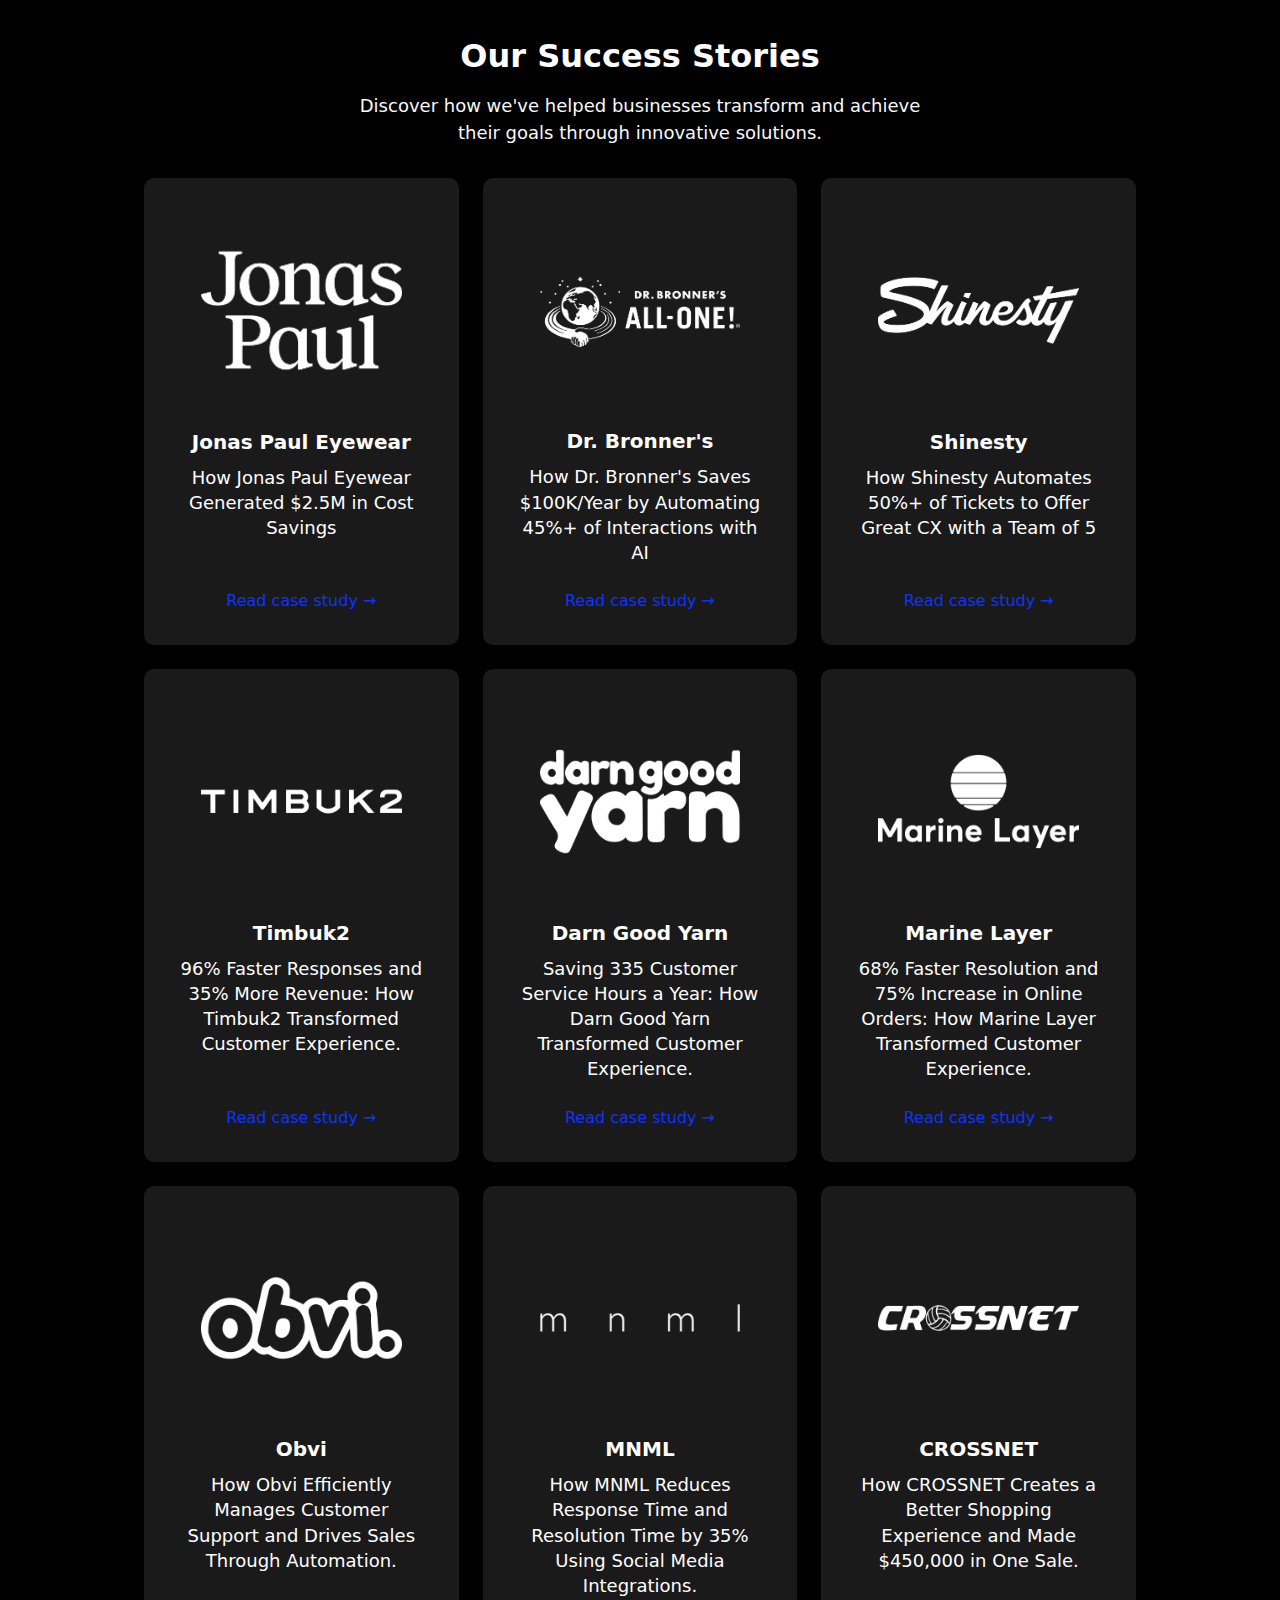
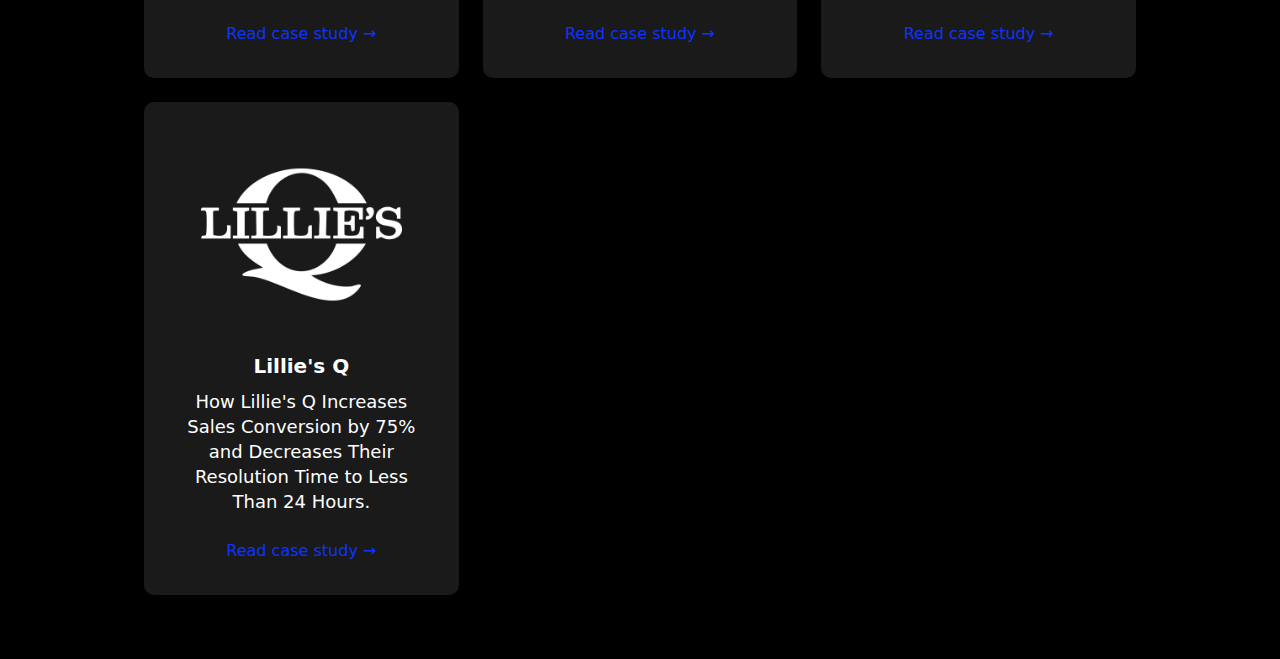
==== commit ea692489: "yassine added the logos" ====
--- a/case-studies.html
+++ b/case-studies.html
@@ -116,7 +116,7 @@
 
       <!-- 9. CROSSNET CASE STUDY -->
       <div class="case-study-card">
-        <img src="assets/img/MNML.png" 
+        <img src="assets/img/CROSSNET.png" 
              alt="CROSSNET" 
              class="case-study-logo logo-wide"
              width="250"
@@ -547,7 +547,6 @@
           <h2 class="modal-header">How Obvi Efficiently Manages Customer Support and Drives Sales Through Automation</h2>
           <div class="results-grid">
             <div class="result-box">150+ Tickets Managed Daily</div>
-            <div class="result-box">1.5 Support Agents</div>
             <div class="result-box">27% Automation Rate</div>
             <div class="result-box">10x Sales Increase during BFCM 2023</div>
           </div>
@@ -804,5 +803,16 @@
     </div>
     
   </div>
+  <script>
+    // Get all close buttons
+    const closeButtons = document.querySelectorAll('.modal-close');
+    
+    // Add click event listener to each close button
+    closeButtons.forEach(button => {
+      button.addEventListener('click', function(e) {
+        e.preventDefault(); // Prevent default anchor behavior
+      });
+    });
+  </script>
 </body>
 </html>
